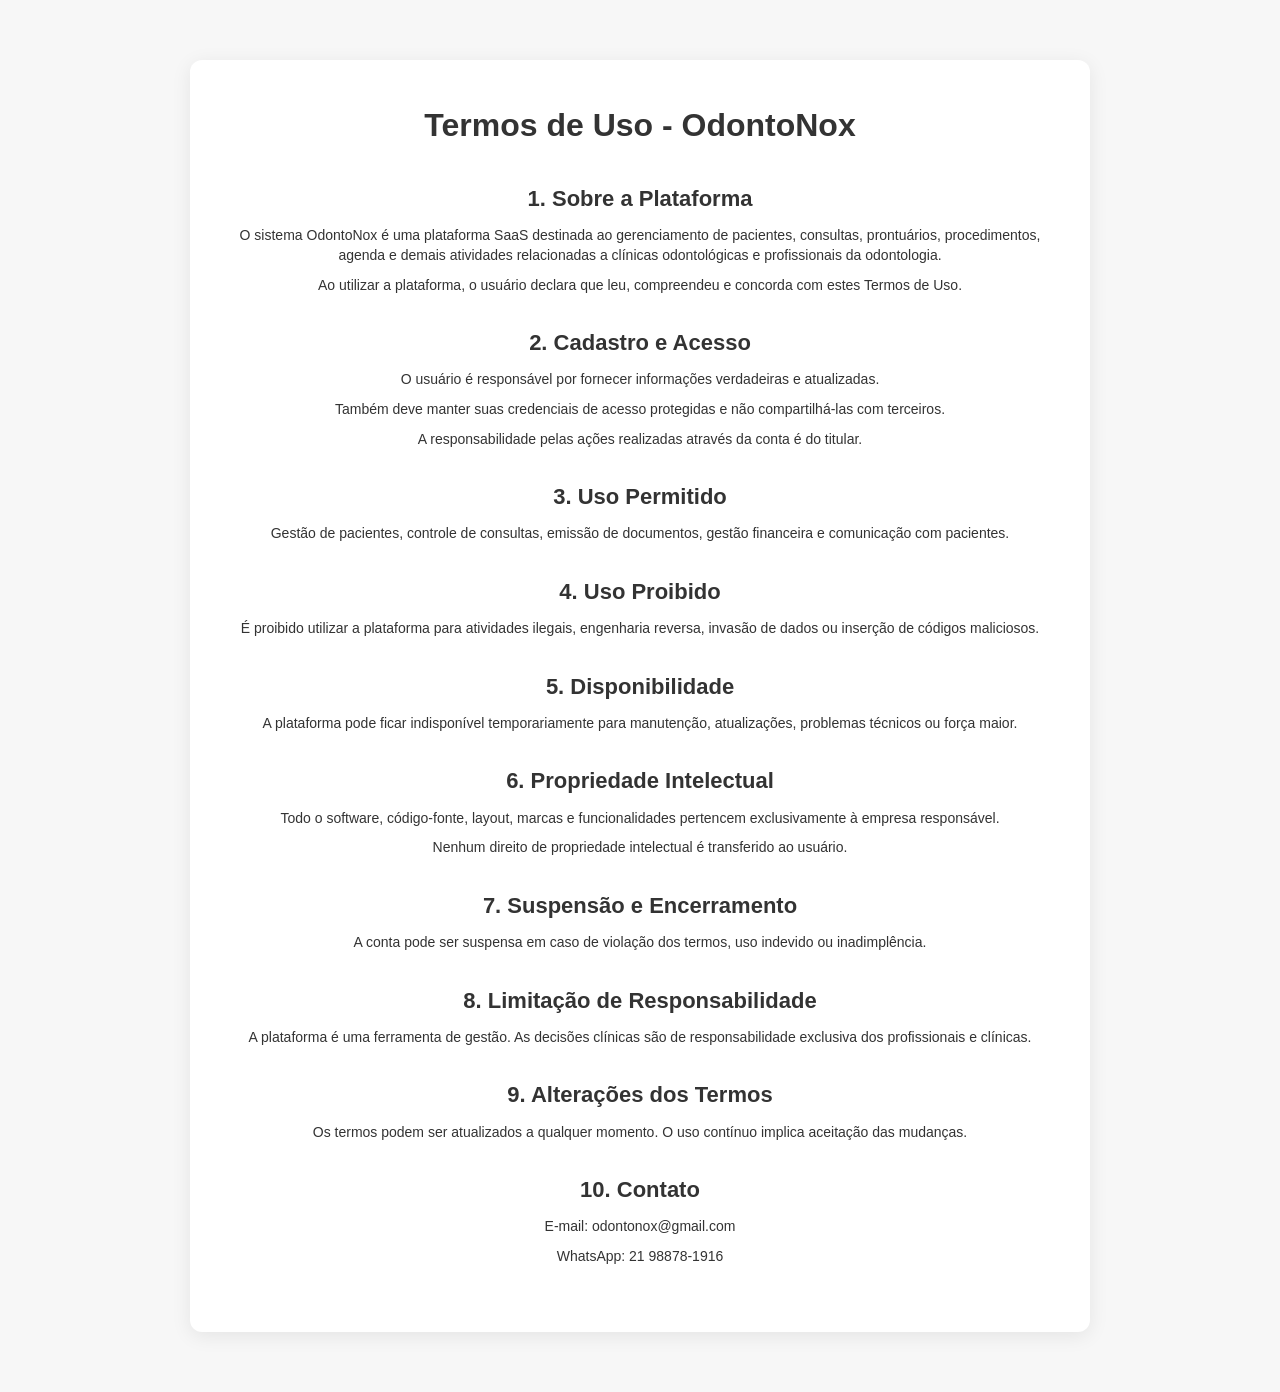
==== TermosDeUso.html @ 7becb1ad "feat: páginas de termo e política" ====
<!DOCTYPE html>
<html lang="pt-BR">

<head>
    <meta charset="UTF-8">
    <meta name="viewport" content="width=device-width, initial-scale=1.0">
    <meta name="description"
        content="OdontoNox — Software SaaS para gestão de clínicas odontológicas. Automatize processos, organize pacientes e aumente a produtividade da sua clínica.">
    <meta name="keywords"
        content="software odontológico, gestão clínica, SaaS odontologia, OdontoNox, agenda odontológica">
    <meta name="author" content="OdontoNox">
    <meta property="og:title" content="OdontoNox — Transforme a gestão da sua clínica odontológica">
    <meta property="og:description"
        content="Automatize processos, organize pacientes e centralize todas as operações em uma única plataforma.">
    <meta property="og:type" content="website">
    <meta property="og:locale" content="pt_BR">
    <title>OdontoNox — Termos de Uso</title>
    <link rel="shortcut icon" href="assets/icon/favicon.ico" type="image/x-icon">
    <link rel="preconnect" href="https://fonts.googleapis.com">
    <link rel="preconnect" href="https://fonts.gstatic.com" crossorigin>
    <link rel="canonical" href="https://odontonox.com.br" />
    <link href="https://fonts.googleapis.com/css2?family=Inter:wght@400;500;600;700;800&display=swap" rel="stylesheet">
    <link rel="stylesheet" href="assets/style.css">

    <style>
    body {
      font-family: Arial, Helvetica, sans-serif;
      background-color: #f7f7f7;
      margin: 0;
      padding: 0;
      color: #333;
    }

    main {
      max-width: 900px;
      margin: 60px auto;
      padding: 40px;
      background: #ffffff;
      border-radius: 12px;
      box-shadow: 0 4px 20px rgba(0,0,0,0.08);
      text-align: center;
    }

    h1 {
      font-size: 32px;
      margin-bottom: 30px;
    }

    h2 {
      font-size: 22px;
      margin-top: 30px;
      margin-bottom: 10px;
    }

    p {
      font-size: 14px;
      line-height: 1.4;
      margin-bottom: 10px;
    }

    section {
      margin-bottom: 25px;
    }
  </style>
</head>

<body>
 <main>
    <h1>Termos de Uso - OdontoNox</h1>

    <section>
      <h2>1. Sobre a Plataforma</h2>
      <p>
        O sistema OdontoNox é uma plataforma SaaS destinada ao gerenciamento de pacientes, consultas,
        prontuários, procedimentos, agenda e demais atividades relacionadas a clínicas odontológicas e profissionais da odontologia.
      </p>
      <p>
        Ao utilizar a plataforma, o usuário declara que leu, compreendeu e concorda com estes Termos de Uso.
      </p>
    </section>

    <section>
      <h2>2. Cadastro e Acesso</h2>
      <p>O usuário é responsável por fornecer informações verdadeiras e atualizadas.</p>
      <p>Também deve manter suas credenciais de acesso protegidas e não compartilhá-las com terceiros.</p>
      <p>A responsabilidade pelas ações realizadas através da conta é do titular.</p>
    </section>

    <section>
      <h2>3. Uso Permitido</h2>
      <p>Gestão de pacientes, controle de consultas, emissão de documentos, gestão financeira e comunicação com pacientes.</p>
    </section>

    <section>
      <h2>4. Uso Proibido</h2>
      <p>É proibido utilizar a plataforma para atividades ilegais, engenharia reversa, invasão de dados ou inserção de códigos maliciosos.</p>
    </section>

    <section>
      <h2>5. Disponibilidade</h2>
      <p>
        A plataforma pode ficar indisponível temporariamente para manutenção, atualizações, problemas técnicos ou força maior.
      </p>
    </section>

    <section>
      <h2>6. Propriedade Intelectual</h2>
      <p>
        Todo o software, código-fonte, layout, marcas e funcionalidades pertencem exclusivamente à empresa responsável.
      </p>
      <p>Nenhum direito de propriedade intelectual é transferido ao usuário.</p>
    </section>

    <section>
      <h2>7. Suspensão e Encerramento</h2>
      <p>A conta pode ser suspensa em caso de violação dos termos, uso indevido ou inadimplência.</p>
    </section>

    <section>
      <h2>8. Limitação de Responsabilidade</h2>
      <p>
        A plataforma é uma ferramenta de gestão. As decisões clínicas são de responsabilidade exclusiva dos profissionais e clínicas.
      </p>
    </section>

    <section>
      <h2>9. Alterações dos Termos</h2>
      <p>
        Os termos podem ser atualizados a qualquer momento. O uso contínuo implica aceitação das mudanças.
      </p>
    </section>

    <section>
      <h2>10. Contato</h2>
      <p>E-mail: odontonox@gmail.com</p>
      <p>WhatsApp: 21 98878-1916</p>
    </section>

  </main>
</body>

</html>
---- assets/style.css ----
/* ============================================
   OdontoNox Landing Page — Custom CSS
   No frameworks. Pure CSS.
   ============================================ */

/* --- Variables --- */
:root {
    /* --color-primary: #1dafa11a; */
    --color-primary: #062320;
    --color-primary-light: #3a6d69;
    --color-accent: #1dafa1;
    --color-accent-hover: #1a796f;
    --color-accent-light: #40c7b9;
    --color-accent-glow: rgba(37, 99, 235, 0.25);
    --color-white: #FFFFFF;
    --color-gray-50: #F8FAFC;
    --color-gray-100: #F1F5F9;
    --color-gray-200: #E2E8F0;
    --color-gray-300: #CBD5E1;
    --color-gray-400: #94A3B8;
    --color-gray-500: #64748B;
    --color-gray-600: #475569;
    --color-gray-700: #334155;
    --color-gray-800: #1E293B;
    --color-green: #10B981;
    --color-green-light: #D1FAE5;
    --color-red: #EF4444;
    --color-yellow: #F59E0B;
    --color-yellow-light: #FEF3C7;

    --font-family: 'Inter', -apple-system, BlinkMacSystemFont, 'Segoe UI', sans-serif;
    --header-height: 72px;
    --container-max: 1200px;
    --radius-sm: 8px;
    --radius-md: 12px;
    --radius-lg: 16px;
    --radius-xl: 24px;
    --shadow-sm: 0 1px 2px rgba(0, 0, 0, 0.05);
    --shadow-md: 0 4px 6px -1px rgba(0, 0, 0, 0.07), 0 2px 4px -2px rgba(0, 0, 0, 0.05);
    --shadow-lg: 0 10px 15px -3px rgba(0, 0, 0, 0.08), 0 4px 6px -4px rgba(0, 0, 0, 0.04);
    --shadow-xl: 0 20px 25px -5px rgba(0, 0, 0, 0.1), 0 8px 10px -6px rgba(0, 0, 0, 0.04);
    --shadow-glow: 0 0 60px rgba(37, 99, 235, 0.15);
    --transition: 0.25s cubic-bezier(0.4, 0, 0.2, 1);
}

/* --- Reset & Base --- */
*,
*::before,
*::after {
    box-sizing: border-box;
    margin: 0;
    padding: 0;
}

html {
    scroll-behavior: smooth;
    scroll-padding-top: var(--header-height);
}

body {
    font-family: var(--font-family);
    font-size: 16px;
    line-height: 1.6;
    color: var(--color-gray-700);
    background: var(--color-white);
    -webkit-font-smoothing: antialiased;
    overflow-x: hidden;
}

img {
    max-width: 100%;
    height: auto;
    display: block;
}

a {
    color: inherit;
    text-decoration: none;
}

ul {
    list-style: none;
}

button {
    font-family: inherit;
    cursor: pointer;
    border: none;
    background: none;
}

input,
select {
    font-family: inherit;
    font-size: inherit;
}

/* --- Utilities --- */
.container {
    width: 100%;
    max-width: var(--container-max);
    margin: 0 auto;
    padding: 0 24px;
}

.section {
    padding: 96px 0;
}

.section--dark {
    background: var(--color-primary);
    color: var(--color-white);
}

.section--gray {
    background: var(--color-gray-50);
}

.section-header {
    text-align: center;
    max-width: 640px;
    margin: 0 auto 64px;
}

.section-label {
    display: inline-block;
    font-size: 13px;
    font-weight: 600;
    text-transform: uppercase;
    letter-spacing: 0.08em;
    color: var(--color-accent);
    margin-bottom: 12px;
}

.section-label--light {
    color: var(--color-accent-light);
}

.section-title {
    font-size: clamp(28px, 4vw, 40px);
    font-weight: 800;
    line-height: 1.2;
    color: var(--color-primary);
    margin-bottom: 16px;
    letter-spacing: -0.02em;
}

.section-title--light {
    color: var(--color-white);
}

.section-subtitle {
    font-size: 18px;
    color: var(--color-gray-500);
    line-height: 1.7;
}

.section-subtitle--light {
    color: var(--color-gray-400);
}

.text-gradient {
    background: linear-gradient(135deg, var(--color-accent-light), var(--color-accent));
    -webkit-background-clip: text;
    -webkit-text-fill-color: transparent;
    background-clip: text;
}

/* --- Fade-in Animation --- */
.fade-in {
    opacity: 0;
    transform: translateY(24px);
    transition: opacity 0.6s ease, transform 0.6s ease;
}

.fade-in--delay {
    transition-delay: 0.15s;
}

.fade-in.is-visible {
    opacity: 1;
    transform: translateY(0);
}

/* --- Buttons --- */
.btn {
    display: inline-flex;
    align-items: center;
    justify-content: center;
    gap: 8px;
    font-weight: 600;
    font-size: 15px;
    border-radius: var(--radius-sm);
    padding: 12px 24px;
    transition: all var(--transition);
    white-space: nowrap;
    border: 2px solid transparent;
}

.btn--sm {
    padding: 8px 16px;
    font-size: 14px;
}

.btn--lg {
    padding: 16px 32px;
    font-size: 16px;
}

.btn--block {
    width: 100%;
}

.btn--primary {
    background: var(--color-accent);
    color: var(--color-white);
    border-color: var(--color-accent);
}

.btn--primary:hover {
    background: var(--color-accent-hover);
    border-color: var(--color-accent-hover);
    transform: translateY(-1px);
    box-shadow: 0 4px 12px var(--color-accent-glow);
}

.btn--outline {
    background: transparent;
    color: var(--color-gray-700);
    border-color: var(--color-gray-200);
}

.btn--outline:hover {
    border-color: var(--color-accent);
    color: var(--color-accent);
    background: rgba(37, 99, 235, 0.04);
}

.btn--ghost {
    background: transparent;
    color: var(--color-gray-600);
    border-color: transparent;
}

.btn--ghost:hover {
    color: var(--color-accent);
    background: rgba(37, 99, 235, 0.06);
}

/* --- Badge --- */
.badge {
    display: inline-flex;
    align-items: center;
    gap: 8px;
    padding: 6px 14px;
    background: rgba(37, 99, 235, 0.08);
    border: 1px solid rgba(37, 99, 235, 0.15);
    border-radius: 100px;
    font-size: 13px;
    font-weight: 500;
    color: var(--color-accent);
    margin-bottom: 24px;
}

.badge__dot {
    width: 8px;
    height: 8px;
    background: var(--color-green);
    border-radius: 50%;
    animation: pulse 2s infinite;
}

@keyframes pulse {
    0%, 100% { opacity: 1; }
    50% { opacity: 0.5; }
}

/* --- Tags --- */
.tag {
    display: inline-block;
    padding: 2px 10px;
    border-radius: 100px;
    font-size: 12px;
    font-weight: 600;
}

.tag--green {
    background: var(--color-green-light);
    color: #065F46;
}

.tag--yellow {
    background: var(--color-yellow-light);
    color: #92400E;
}

/* ============================================
   HEADER
   ============================================ */
.header {
    position: fixed;
    top: 0;
    left: 0;
    right: 0;
    z-index: 1000;
    height: var(--header-height);
    transition: background var(--transition), box-shadow var(--transition);
}

.header.is-scrolled {
    background: rgba(255, 255, 255, 0.92);
    backdrop-filter: blur(12px);
    -webkit-backdrop-filter: blur(12px);
    box-shadow: var(--shadow-sm);
}

.header__inner {
    display: flex;
    align-items: center;
    justify-content: space-between;
    height: 100%;
}

.logo {
    display: flex;
    align-items: center;
    gap: 10px;
    font-size: 20px;
    font-weight: 700;
    color: var(--color-primary);
}

.logo img {
    width: 200px;
}

.logo__accent {
    color: var(--color-accent);
}

.logo--footer .logo__text {
    color: var(--color-white);
}

.nav__list {
    display: flex;
    gap: 32px;
}

.nav__link {
    font-size: 14px;
    font-weight: 500;
    color: var(--color-gray-600);
    transition: color var(--transition);
}

.nav__link:hover {
    color: var(--color-accent);
}

.header__actions {
    display: flex;
    align-items: center;
    gap: 8px;
}

.menu-toggle {
    display: none;
    flex-direction: column;
    gap: 5px;
    padding: 8px;
}

.menu-toggle__bar {
    display: block;
    width: 22px;
    height: 2px;
    background: var(--color-gray-700);
    border-radius: 2px;
    transition: all var(--transition);
}

.menu-toggle.is-active .menu-toggle__bar:nth-child(1) {
    transform: rotate(45deg) translate(5px, 5px);
}

.menu-toggle.is-active .menu-toggle__bar:nth-child(2) {
    opacity: 0;
}

.menu-toggle.is-active .menu-toggle__bar:nth-child(3) {
    transform: rotate(-45deg) translate(5px, -5px);
}

/* ============================================
   HERO
   ============================================ */
.hero {
    position: relative;
    padding: calc(var(--header-height) + 64px) 0 96px;
    overflow: hidden;
}

.hero__bg {
    position: absolute;
    inset: 0;
    pointer-events: none;
}

.hero__gradient {
    position: absolute;
    top: -40%;
    right: -20%;
    width: 80%;
    height: 100%;
    background: radial-gradient(ellipse, rgba(37, 99, 235, 0.08) 0%, transparent 70%);
}

.hero__grid {
    position: absolute;
    inset: 0;
    background-image:
        linear-gradient(rgba(37, 99, 235, 0.03) 1px, transparent 1px),
        linear-gradient(90deg, rgba(37, 99, 235, 0.03) 1px, transparent 1px);
    background-size: 60px 60px;
    mask-image: linear-gradient(to bottom, black 30%, transparent 100%);
    -webkit-mask-image: linear-gradient(to bottom, black 30%, transparent 100%);
}

.hero__inner {
    display: grid;
    grid-template-columns: 1fr 1.1fr;
    gap: 64px;
    align-items: center;
    position: relative;
}

.hero__title {
    font-size: clamp(32px, 5vw, 52px);
    font-weight: 800;
    line-height: 1.1;
    color: var(--color-primary);
    letter-spacing: -0.03em;
    margin-bottom: 20px;
}

.hero__subtitle {
    font-size: 18px;
    color: var(--color-gray-500);
    line-height: 1.7;
    margin-bottom: 32px;
    max-width: 520px;
}

.hero__cta {
    display: flex;
    flex-wrap: wrap;
    gap: 12px;
    margin-bottom: 40px;
}

.hero__stats {
    display: flex;
    align-items: center;
    gap: 24px;
}

.hero__stat-value {
    display: block;
    font-size: 22px;
    font-weight: 700;
    color: var(--color-primary);
}

.hero__stat-label {
    font-size: 13px;
    color: var(--color-gray-400);
}

.hero__stat-divider {
    width: 1px;
    height: 36px;
    background: var(--color-gray-200);
}

.hero__mockup {
    position: relative;
}

.hero__mockup-glow {
    position: absolute;
    bottom: -20%;
    left: 50%;
    transform: translateX(-50%);
    width: 80%;
    height: 40%;
    background: radial-gradient(ellipse, var(--color-accent-glow), transparent 70%);
    filter: blur(40px);
    z-index: -1;
}

/* --- Mockup Browser --- */
.mockup-browser {
    background: var(--color-white);
    border-radius: var(--radius-lg);
    box-shadow: var(--shadow-xl), var(--shadow-glow);
    border: 1px solid var(--color-gray-200);
    overflow: hidden;
    animation: float 6s ease-in-out infinite;
}

@keyframes float {
    0%, 100% { transform: translateY(0); }
    50% { transform: translateY(-8px); }
}

.mockup-browser__bar {
    display: flex;
    align-items: center;
    gap: 6px;
    padding: 12px 16px;
    background: var(--color-gray-50);
    border-bottom: 1px solid var(--color-gray-200);
}

.mockup-browser__dot {
    width: 10px;
    height: 10px;
    border-radius: 50%;
}

.mockup-browser__dot--red { background: #FF5F57; }
.mockup-browser__dot--yellow { background: #FEBC2E; }
.mockup-browser__dot--green { background: #28C840; }

.mockup-browser__url {
    flex: 1;
    text-align: center;
    font-size: 11px;
    color: var(--color-gray-400);
    background: var(--color-white);
    padding: 4px 12px;
    border-radius: 6px;
    margin-left: 8px;
}

.mockup-dashboard {
    display: flex;
    min-height: 340px;
}

.mockup-sidebar {
    width: 48px;
    background: var(--color-primary);
    padding: 16px 8px;
    display: flex;
    flex-direction: column;
    gap: 10px;
    align-items: center;
}

.mockup-sidebar__logo {
    width: 24px;
    height: 24px;
    background: var(--color-accent);
    border-radius: 6px;
    margin-bottom: 8px;
}

.mockup-sidebar__item {
    width: 28px;
    height: 28px;
    border-radius: 6px;
    background: rgba(255, 255, 255, 0.08);
}

.mockup-sidebar__item--active {
    background: var(--color-accent);
}

.mockup-main {
    flex: 1;
    padding: 16px;
    background: var(--color-gray-50);
}

.mockup-header {
    display: flex;
    justify-content: space-between;
    align-items: center;
    margin-bottom: 16px;
}

.mockup-header__title {
    width: 120px;
    height: 14px;
    background: var(--color-gray-300);
    border-radius: 4px;
}

.mockup-header__actions {
    display: flex;
    gap: 8px;
    align-items: center;
}

.mockup-header__btn {
    width: 60px;
    height: 28px;
    background: var(--color-accent);
    border-radius: 6px;
}

.mockup-header__avatar {
    width: 28px;
    height: 28px;
    background: var(--color-gray-300);
    border-radius: 50%;
}

.mockup-metrics {
    display: grid;
    grid-template-columns: repeat(4, 1fr);
    gap: 10px;
    margin-bottom: 16px;
}

.mockup-metric {
    background: var(--color-white);
    padding: 10px;
    border-radius: var(--radius-sm);
    border: 1px solid var(--color-gray-200);
}

.mockup-metric__label {
    display: block;
    font-size: 9px;
    color: var(--color-gray-400);
    margin-bottom: 4px;
}

.mockup-metric__value {
    display: block;
    font-size: 16px;
    font-weight: 700;
    color: var(--color-primary);
}

.mockup-metric__change {
    font-size: 9px;
    font-weight: 600;
}

.mockup-metric__change--up {
    color: var(--color-green);
}

.mockup-panels {
    display: grid;
    grid-template-columns: 1.2fr 1fr;
    gap: 10px;
}

.mockup-panel {
    background: var(--color-white);
    border-radius: var(--radius-sm);
    border: 1px solid var(--color-gray-200);
    padding: 12px;
}

.mockup-panel__title {
    font-size: 10px;
    font-weight: 600;
    color: var(--color-gray-500);
    margin-bottom: 10px;
}

.mockup-chart {
    display: flex;
    align-items: flex-end;
    gap: 6px;
    height: 80px;
}

.mockup-chart__bar {
    flex: 1;
    height: var(--h);
    background: var(--color-gray-200);
    border-radius: 3px 3px 0 0;
    transition: height 0.5s ease;
}

.mockup-chart__bar--highlight {
    background: linear-gradient(to top, var(--color-accent), var(--color-accent-light));
}

.mockup-agenda {
    display: flex;
    flex-direction: column;
    gap: 6px;
}

.mockup-agenda__item {
    display: flex;
    align-items: center;
    gap: 8px;
    padding: 6px 8px;
    border-radius: 4px;
    font-size: 9px;
}

.mockup-agenda__item--active {
    background: rgba(37, 99, 235, 0.08);
    border-left: 2px solid var(--color-accent);
}

.mockup-agenda__time {
    font-weight: 600;
    color: var(--color-gray-500);
    min-width: 32px;
}

.mockup-agenda__name {
    flex: 1;
    font-weight: 500;
    color: var(--color-gray-700);
}

.mockup-agenda__tag {
    font-size: 8px;
    padding: 2px 6px;
    background: var(--color-gray-100);
    border-radius: 100px;
    color: var(--color-gray-500);
}

/* ============================================
   LOGOS
   ============================================ */
.logos {
    padding: 48px 0;
    border-bottom: 1px solid var(--color-gray-100);
}

.logos__title {
    text-align: center;
    font-size: 13px;
    font-weight: 500;
    color: var(--color-gray-400);
    text-transform: uppercase;
    letter-spacing: 0.06em;
    margin-bottom: 32px;
}

.logos__grid {
    display: flex;
    flex-wrap: wrap;
    justify-content: center;
    align-items: center;
    gap: 40px 56px;
}

.logos__item {
    opacity: 0.5;
    transition: opacity var(--transition);
}

.logos__item:hover {
    opacity: 0.8;
}

.logos__icon {
    height: 32px;
    color: var(--color-gray-400);
}

/* ============================================
   BENEFITS
   ============================================ */
.benefits__grid {
    display: grid;
    grid-template-columns: repeat(4, 1fr);
    gap: 24px;
}

.benefit-card {
    padding: 28px;
    background: var(--color-white);
    border: 1px solid var(--color-gray-200);
    border-radius: var(--radius-lg);
    transition: all var(--transition);
}

.benefit-card:hover {
    border-color: rgba(37, 99, 235, 0.2);
    box-shadow: var(--shadow-lg);
    transform: translateY(-4px);
}

.benefit-card__icon {
    display: flex;
    align-items: center;
    justify-content: center;
    width: 48px;
    height: 48px;
    background: rgba(37, 99, 235, 0.08);
    border-radius: var(--radius-md);
    color: var(--color-accent);
    margin-bottom: 20px;
}

.benefit-card__title {
    font-size: 16px;
    font-weight: 700;
    color: var(--color-primary);
    margin-bottom: 8px;
}

.benefit-card__text {
    font-size: 14px;
    color: var(--color-gray-500);
    line-height: 1.6;
}

/* ============================================
   PROBLEMS
   ============================================ */
.problems__grid {
    display: grid;
    grid-template-columns: 1fr auto 1fr;
    gap: 32px;
    align-items: start;
    max-width: 900px;
    margin: 0 auto;
}

.problems__heading {
    font-size: 18px;
    font-weight: 700;
    margin-bottom: 24px;
}

.problems__heading--pain {
    color: #FCA5A5;
}

.problems__heading--solution {
    color: var(--color-accent-light);
}

.problems__list {
    display: flex;
    flex-direction: column;
    gap: 16px;
}

.problems__item {
    display: flex;
    align-items: center;
    gap: 12px;
    font-size: 15px;
    padding: 12px 16px;
    border-radius: var(--radius-sm);
}

.problems__item--pain {
    background: rgba(239, 68, 68, 0.08);
    color: rgba(255, 255, 255, 0.85);
}

.problems__item--solution {
    background: rgba(37, 99, 235, 0.12);
    color: rgba(255, 255, 255, 0.9);
}

.problems__icon {
    display: flex;
    align-items: center;
    justify-content: center;
    width: 24px;
    height: 24px;
    border-radius: 50%;
    font-size: 12px;
    font-weight: 700;
    flex-shrink: 0;
}

.problems__icon--pain {
    background: rgba(239, 68, 68, 0.2);
    color: #FCA5A5;
}

.problems__icon--solution {
    background: rgba(16, 185, 129, 0.2);
    color: var(--color-green);
}

.problems__arrow {
    display: flex;
    align-items: center;
    justify-content: center;
    padding-top: 48px;
}

/* ============================================
   DEMO
   ============================================ */
.demo__wrapper {
    background: var(--color-white);
    border: 1px solid var(--color-gray-200);
    border-radius: var(--radius-xl);
    overflow: hidden;
    box-shadow: var(--shadow-lg);
}

.demo__tabs {
    display: flex;
    gap: 4px;
    padding: 8px;
    background: var(--color-gray-50);
    border-bottom: 1px solid var(--color-gray-200);
    overflow-x: auto;
}

.demo__tab {
    padding: 10px 20px;
    font-size: 14px;
    font-weight: 500;
    color: var(--color-gray-500);
    border-radius: var(--radius-sm);
    transition: all var(--transition);
    white-space: nowrap;
}

.demo__tab:hover {
    color: var(--color-gray-700);
    background: var(--color-white);
}

.demo__tab--active {
    background: var(--color-white);
    color: var(--color-accent);
    box-shadow: var(--shadow-sm);
    font-weight: 600;
}

.demo__screens {
    position: relative;
    min-height: 360px;
}

.demo__screen {
    display: none;
    padding: 32px;
    animation: fadeScreen 0.4s ease;
}

.demo__screen--active {
    display: block;
}

@keyframes fadeScreen {
    from { opacity: 0; transform: translateY(8px); }
    to { opacity: 1; transform: translateY(0); }
}

.demo-screen {
    background: var(--color-gray-50);
    border-radius: var(--radius-md);
    padding: 24px;
    min-height: 280px;
}

.demo-screen__metrics {
    display: flex;
    gap: 24px;
    margin-bottom: 24px;
}

.demo-screen__metric {
    background: var(--color-white);
    padding: 16px 24px;
    border-radius: var(--radius-sm);
    border: 1px solid var(--color-gray-200);
}

.demo-screen__metric span {
    display: block;
    font-size: 12px;
    color: var(--color-gray-400);
    margin-bottom: 4px;
}

.demo-screen__metric strong {
    font-size: 24px;
    color: var(--color-primary);
}

.demo-screen__chart-area {
    background: var(--color-white);
    border-radius: var(--radius-sm);
    border: 1px solid var(--color-gray-200);
    padding: 24px;
    height: 180px;
}

.demo-screen__chart-bars {
    display: flex;
    align-items: flex-end;
    gap: 12px;
    height: 100%;
}

.demo-screen__chart-bars div {
    flex: 1;
    height: var(--h);
    background: linear-gradient(to top, var(--color-accent), var(--color-accent-light));
    border-radius: 4px 4px 0 0;
    opacity: 0.7;
    transition: height 0.5s ease;
}

.demo-screen__chart-bars div:nth-child(even) {
    opacity: 1;
}

/* Demo Agenda */
.demo-agenda-grid {
    display: grid;
    grid-template-columns: repeat(3, 1fr);
    gap: 12px;
}

.demo-agenda-col {
    display: flex;
    flex-direction: column;
    gap: 8px;
}

.demo-agenda-slot {
    height: 48px;
    background: var(--color-white);
    border: 1px dashed var(--color-gray-200);
    border-radius: var(--radius-sm);
}

.demo-agenda-slot--filled {
    border-style: solid;
    border-color: rgba(37, 99, 235, 0.2);
    background: rgba(37, 99, 235, 0.06);
    display: flex;
    align-items: center;
    padding: 0 12px;
    font-size: 12px;
    font-weight: 500;
    color: var(--color-gray-700);
}

/* Demo Pacientes */
.demo-patient-list {
    display: flex;
    flex-direction: column;
    gap: 8px;
}

.demo-patient {
    display: flex;
    align-items: center;
    gap: 12px;
    padding: 12px 16px;
    background: var(--color-white);
    border-radius: var(--radius-sm);
    border: 1px solid var(--color-gray-200);
}

.demo-patient__avatar {
    width: 36px;
    height: 36px;
    background: var(--color-accent);
    color: var(--color-white);
    border-radius: 50%;
    display: flex;
    align-items: center;
    justify-content: center;
    font-size: 12px;
    font-weight: 600;
}

.demo-patient__info {
    flex: 1;
}

.demo-patient__info strong {
    display: block;
    font-size: 14px;
    color: var(--color-primary);
}

.demo-patient__info span {
    font-size: 12px;
    color: var(--color-gray-400);
}

.demo-patient__status {
    font-size: 11px;
    font-weight: 600;
    padding: 4px 10px;
    border-radius: 100px;
    background: var(--color-gray-100);
    color: var(--color-gray-500);
}

.demo-patient__status--active {
    background: var(--color-green-light);
    color: #065F46;
}

/* Demo Financeiro */
.demo-finance-summary {
    display: grid;
    grid-template-columns: repeat(3, 1fr);
    gap: 12px;
    margin-bottom: 16px;
}

.demo-finance-card {
    padding: 16px;
    background: var(--color-white);
    border-radius: var(--radius-sm);
    border: 1px solid var(--color-gray-200);
}

.demo-finance-card span {
    display: block;
    font-size: 12px;
    color: var(--color-gray-400);
    margin-bottom: 4px;
}

.demo-finance-card strong {
    font-size: 20px;
    color: var(--color-primary);
}

.demo-finance-card--in strong { color: var(--color-green); }
.demo-finance-card--out strong { color: var(--color-red); }

.demo-finance-table {
    background: var(--color-white);
    border-radius: var(--radius-sm);
    border: 1px solid var(--color-gray-200);
    overflow: hidden;
}

.demo-finance-row {
    display: grid;
    grid-template-columns: 2fr 1fr 1fr;
    padding: 12px 16px;
    font-size: 13px;
    border-bottom: 1px solid var(--color-gray-100);
    align-items: center;
}

.demo-finance-row--header {
    background: var(--color-gray-50);
    font-weight: 600;
    font-size: 12px;
    color: var(--color-gray-500);
    text-transform: uppercase;
}

/* Demo Relatórios */
.demo-report-cards {
    display: grid;
    grid-template-columns: repeat(3, 1fr);
    gap: 16px;
}

.demo-report-card {
    background: var(--color-white);
    padding: 20px;
    border-radius: var(--radius-sm);
    border: 1px solid var(--color-gray-200);
}

.demo-report-card span {
    display: block;
    font-size: 12px;
    color: var(--color-gray-400);
    margin-bottom: 4px;
}

.demo-report-card strong {
    display: block;
    font-size: 28px;
    color: var(--color-primary);
    margin-bottom: 12px;
}

.demo-report-bar {
    height: 6px;
    background: var(--color-gray-100);
    border-radius: 3px;
    overflow: hidden;
}

.demo-report-bar::after {
    content: '';
    display: block;
    height: 100%;
    width: var(--w);
    background: linear-gradient(90deg, var(--color-accent), var(--color-accent-light));
    border-radius: 3px;
}

/* ============================================
   FEATURES
   ============================================ */
.features__grid {
    display: grid;
    grid-template-columns: repeat(3, 1fr);
    gap: 32px;
}

.feature-item {
    text-align: center;
    padding: 32px 24px;
    background: var(--color-white);
    border-radius: var(--radius-lg);
    border: 1px solid var(--color-gray-200);
    transition: all var(--transition);
}

.feature-item:hover {
    box-shadow: var(--shadow-lg);
    transform: translateY(-4px);
}

.feature-item__visual {
    display: flex;
    align-items: center;
    justify-content: center;
    height: 80px;
    margin-bottom: 20px;
}

.feature-item__title {
    font-size: 17px;
    font-weight: 700;
    color: var(--color-primary);
    margin-bottom: 8px;
}

.feature-item__text {
    font-size: 14px;
    color: var(--color-gray-500);
    line-height: 1.6;
}

/* Feature mini visuals */
.feature-mini-calendar {
    width: 100px;
}

.feature-mini-calendar__header {
    height: 16px;
    background: var(--color-accent);
    border-radius: 4px 4px 0 0;
}

.feature-mini-calendar__grid {
    display: grid;
    grid-template-columns: repeat(7, 1fr);
    gap: 3px;
    padding: 6px;
    background: var(--color-white);
    border: 1px solid var(--color-gray-200);
    border-radius: 0 0 4px 4px;
}

.feature-mini-calendar__day {
    aspect-ratio: 1;
    background: var(--color-gray-100);
    border-radius: 2px;
}

.feature-mini-calendar__day--active {
    background: var(--color-accent);
}

.feature-mini-calendar__day--event {
    background: rgba(37, 99, 235, 0.3);
}

.feature-mini-finance {
    width: 120px;
}

.feature-mini-finance__bar {
    height: 12px;
    width: var(--w);
    background: var(--color-accent);
    border-radius: 6px;
    margin-bottom: 8px;
}

.feature-mini-finance__bar--secondary {
    background: var(--color-gray-200);
}

.feature-mini-bell {
    position: relative;
}

.feature-mini-bell__badge {
    position: absolute;
    top: -4px;
    right: -8px;
    width: 18px;
    height: 18px;
    background: var(--color-red);
    color: white;
    font-size: 10px;
    font-weight: 700;
    border-radius: 50%;
    display: flex;
    align-items: center;
    justify-content: center;
}

.feature-mini-kpi__value {
    font-size: 28px;
    font-weight: 800;
    color: var(--color-green);
}

.feature-mini-kpi__line {
    width: 60px;
    height: 3px;
    background: linear-gradient(90deg, var(--color-green), transparent);
    margin-top: 8px;
}

.feature-mini-team {
    display: flex;
}

.feature-mini-team__avatar {
    width: 36px;
    height: 36px;
    background: var(--color-gray-200);
    border-radius: 50%;
    border: 2px solid var(--color-white);
    margin-left: -8px;
}

.feature-mini-team__avatar:first-child {
    margin-left: 0;
}

.feature-mini-team__avatar--add {
    background: rgba(37, 99, 235, 0.1);
    color: var(--color-accent);
    display: flex;
    align-items: center;
    justify-content: center;
    font-weight: 700;
    font-size: 14px;
}

.feature-mini-payment {
    width: 120px;
}

.feature-mini-payment__row {
    display: flex;
    justify-content: space-between;
    align-items: center;
    margin-bottom: 8px;
}

.feature-mini-payment__row span:first-child {
    display: block;
    width: 70%;
    height: 8px;
    background: var(--color-gray-200);
    border-radius: 4px;
}

/* ============================================
   METRICS
   ============================================ */
.metrics__grid {
    display: grid;
    grid-template-columns: repeat(4, 1fr);
    gap: 24px;
}

.metric-card {
    text-align: center;
    padding: 40px 24px;
    background: linear-gradient(135deg, var(--color-primary), var(--color-primary-light));
    border-radius: var(--radius-lg);
    color: var(--color-white);
    transition: transform var(--transition);
}

.metric-card:hover {
    transform: translateY(-4px);
}

.metric-card__value {
    display: block;
    font-size: 48px;
    font-weight: 800;
    letter-spacing: -0.02em;
    margin-bottom: 8px;
    background: linear-gradient(135deg, var(--color-white), var(--color-accent-light));
    -webkit-background-clip: text;
    -webkit-text-fill-color: transparent;
    background-clip: text;
}

.metric-card__label {
    display: block;
    font-size: 16px;
    font-weight: 600;
    margin-bottom: 8px;
}

.metric-card__desc {
    font-size: 13px;
    color: var(--color-gray-400);
    line-height: 1.5;
}

/* ============================================
   TESTIMONIALS
   ============================================ */
.testimonials__grid {
    display: grid;
    grid-template-columns: repeat(3, 1fr);
    gap: 24px;
}

.testimonial-card {
    padding: 32px;
    background: var(--color-white);
    border: 1px solid var(--color-gray-200);
    border-radius: var(--radius-lg);
    transition: all var(--transition);
}

.testimonial-card:hover {
    box-shadow: var(--shadow-lg);
}

.testimonial-card__stars {
    color: var(--color-yellow);
    font-size: 16px;
    letter-spacing: 2px;
    margin-bottom: 16px;
}

.testimonial-card__text {
    font-size: 15px;
    color: var(--color-gray-600);
    line-height: 1.7;
    margin-bottom: 24px;
    font-style: italic;
}

.testimonial-card__author {
    display: flex;
    align-items: center;
    gap: 12px;
}

.testimonial-card__photo {
    width: 48px;
    height: 48px;
    border-radius: 50%;
    object-fit: cover;
}

.testimonial-card__name {
    display: block;
    font-style: normal;
    font-weight: 700;
    font-size: 14px;
    color: var(--color-primary);
}

.testimonial-card__role {
    font-size: 12px;
    color: var(--color-gray-400);
}

/* ============================================
   COMPARISON
   ============================================ */
.comparison__table {
    max-width: 800px;
    margin: 0 auto;
    border: 1px solid var(--color-gray-200);
    border-radius: var(--radius-lg);
    overflow: hidden;
}

.comparison__header,
.comparison__row {
    display: grid;
    grid-template-columns: 1.2fr 1fr 1fr;
}

.comparison__header {
    background: var(--color-gray-50);
    font-weight: 700;
    font-size: 14px;
}

.comparison__col {
    padding: 16px 20px;
    border-bottom: 1px solid var(--color-gray-100);
    display: flex;
    align-items: center;
}

.comparison__col--feature {
    font-weight: 600;
    color: var(--color-primary);
}

.comparison__col--traditional {
    color: var(--color-gray-500);
}

.comparison__col--odontonox {
    background: rgba(37, 99, 235, 0.04);
}

.comparison__bad,
.comparison__good {
    display: inline-flex;
    align-items: center;
    gap: 6px;
    font-size: 14px;
}

.comparison__bad::before {
    content: '✕';
    color: var(--color-red);
    font-weight: 700;
}

.comparison__good::before {
    content: '✓';
    color: var(--color-green);
    font-weight: 700;
}

/* ============================================
   INTEGRATIONS
   ============================================ */
.integrations__grid {
    display: grid;
    /* justify-content: center; */
    grid-template-columns: repeat(1, 1fr);
    gap: 20px;
}

.integration-card {
    text-align: center;
    padding: 28px 16px;
    background: var(--color-white);
    border: 1px solid var(--color-gray-200);
    border-radius: var(--radius-lg);
    transition: all var(--transition);
}

.integration-card:hover {
    border-color: rgba(37, 99, 235, 0.2);
    box-shadow: var(--shadow-md);
    transform: translateY(-2px);
}

.integration-card__icon {
    display: flex;
    align-items: center;
    justify-content: center;
    width: 56px;
    height: 56px;
    margin: 0 auto 16px;
    border-radius: var(--radius-md);
    background: var(--color-gray-50);
}

.integration-card__icon--whatsapp {
    background: rgba(37, 211, 102, 0.1);
    color: #25D366;
}

.integration-card__title {
    font-size: 15px;
    font-weight: 700;
    color: var(--color-primary);
    margin-bottom: 6px;
}

.integration-card__text {
    font-size: 13px;
    color: var(--color-gray-400);
    line-height: 1.5;
}

/* ============================================
   PRICING
   ============================================ */
.pricing__grid {
    display: grid;
    grid-template-columns: repeat(3, 1fr);
    gap: 24px;
    align-items: start;
}

.pricing-card {
    position: relative;
    padding: 36px 28px;
    background: var(--color-white);
    border: 1px solid var(--color-gray-200);
    border-radius: var(--radius-xl);
    transition: all var(--transition);
}

.pricing-card:hover {
    box-shadow: var(--shadow-lg);
}

.pricing-card--featured {
    border-color: var(--color-accent);
    box-shadow: var(--shadow-xl), 0 0 0 1px var(--color-accent);
    transform: scale(1.04);
}

.pricing-card__badge {
    position: absolute;
    top: -12px;
    left: 50%;
    transform: translateX(-50%);
    padding: 4px 16px;
    background: var(--color-accent);
    color: var(--color-white);
    font-size: 12px;
    font-weight: 600;
    border-radius: 100px;
    white-space: nowrap;
}

.pricing-card__name {
    font-size: 20px;
    font-weight: 700;
    color: var(--color-primary);
    margin-bottom: 4px;
}

.pricing-card__desc {
    font-size: 14px;
    color: var(--color-gray-400);
    margin-bottom: 24px;
}

.pricing-card__price {
    margin-bottom: 28px;
}

.pricing-card__currency {
    font-size: 18px;
    font-weight: 600;
    color: var(--color-gray-500);
    vertical-align: top;
}

.pricing-card__amount {
    font-size: 48px;
    font-weight: 800;
    color: var(--color-primary);
    letter-spacing: -0.02em;
}

.pricing-card__amount--custom {
    font-size: 32px;
}

.pricing-card__period {
    font-size: 14px;
    color: var(--color-gray-400);
}

.pricing-card__features {
    margin-bottom: 28px;
}

.pricing-card__features li {
    position: relative;
    padding: 8px 0 8px 28px;
    font-size: 14px;
    color: var(--color-gray-600);
    border-bottom: 1px solid var(--color-gray-100);
}

.pricing-card__features li::before {
    content: '✓';
    position: absolute;
    left: 0;
    color: var(--color-green);
    font-weight: 700;
}

/* ============================================
   FAQ
   ============================================ */
.faq__list {
    max-width: 720px;
    margin: 0 auto;
}

.faq__item {
    border-bottom: 1px solid var(--color-gray-200);
}

.faq__question {
    padding: 20px 40px 20px 0;
    font-size: 16px;
    font-weight: 600;
    color: var(--color-primary);
    cursor: pointer;
    list-style: none;
    position: relative;
    transition: color var(--transition);
}

.faq__question::-webkit-details-marker {
    display: none;
}

.faq__question::after {
    content: '+';
    position: absolute;
    right: 0;
    top: 50%;
    transform: translateY(-50%);
    font-size: 22px;
    font-weight: 400;
    color: var(--color-gray-400);
    transition: transform var(--transition);
}

.faq__item[open] .faq__question::after {
    content: '−';
}

.faq__item[open] .faq__question {
    color: var(--color-accent);
}

.faq__answer {
    padding: 0 0 20px;
    font-size: 15px;
    color: var(--color-gray-500);
    line-height: 1.7;
}

/* ============================================
   CTA FINAL
   ============================================ */
.cta-final {
    background: linear-gradient(135deg, var(--color-primary) 0%, #0e3f3be5 50%, var(--color-primary-light) 100%);
    color: var(--color-white);
    position: relative;
    overflow: hidden;
}

.cta-final::before {
    content: '';
    position: absolute;
    top: -50%;
    right: -20%;
    width: 60%;
    height: 200%;
    background: radial-gradient(ellipse, rgba(37, 99, 235, 0.15), transparent 70%);
    pointer-events: none;
}

.cta-final__inner {
    display: grid;
    grid-template-columns: 1fr 1fr;
    gap: 64px;
    align-items: center;
    position: relative;
}

.cta-final__title {
    font-size: clamp(28px, 4vw, 36px);
    font-weight: 800;
    line-height: 1.2;
    margin-bottom: 16px;
    letter-spacing: -0.02em;
}

.cta-final__subtitle {
    font-size: 17px;
    color: var(--color-gray-400);
    line-height: 1.7;
    margin-bottom: 24px;
}

.cta-final__benefits {
    display: flex;
    flex-direction: column;
    gap: 12px;
}

.cta-final__benefits li {
    position: relative;
    padding-left: 28px;
    font-size: 15px;
    color: rgba(255, 255, 255, 0.85);
}

.cta-final__benefits li::before {
    content: '✓';
    position: absolute;
    left: 0;
    color: var(--color-green);
    font-weight: 700;
}

/* --- Contact Form --- */
.contact-form {
    background: var(--color-white);
    padding: 36px;
    border-radius: var(--radius-xl);
    box-shadow: var(--shadow-xl);
}

.contact-form__title {
    font-size: 20px;
    font-weight: 700;
    color: var(--color-primary);
    margin-bottom: 24px;
}

.form-group {
    margin-bottom: 16px;
}

.form-label {
    display: block;
    font-size: 13px;
    font-weight: 600;
    color: var(--color-gray-600);
    margin-bottom: 6px;
}

.form-input {
    width: 100%;
    padding: 12px 16px;
    border: 1px solid var(--color-gray-200);
    border-radius: var(--radius-sm);
    color: var(--color-gray-700);
    transition: border-color var(--transition), box-shadow var(--transition);
    background: var(--color-white);
}

.form-input:focus {
    outline: none;
    border-color: var(--color-accent);
    box-shadow: 0 0 0 3px rgba(37, 99, 235, 0.1);
}

.form-input.is-error {
    border-color: var(--color-red);
}

.form-select {
    appearance: none;
    background-image: url("data:image/svg+xml,%3Csvg xmlns='http://www.w3.org/2000/svg' width='12' height='12' viewBox='0 0 12 12'%3E%3Cpath fill='%2394A3B8' d='M6 8L1 3h10z'/%3E%3C/svg%3E");
    background-repeat: no-repeat;
    background-position: right 16px center;
    padding-right: 40px;
}

.contact-form__privacy {
    text-align: center;
    font-size: 12px;
    color: var(--color-gray-400);
    margin-top: 12px;
}

.contact-form__privacy a {
    color: var(--color-accent);
    text-decoration: underline;
}

/* ============================================
   FOOTER
   ============================================ */
.footer {
    background: var(--color-primary);
    color: var(--color-gray-400);
    padding: 64px 0 0;
}

.footer__grid {
    display: grid;
    grid-template-columns: 1.5fr 1fr 1fr 1fr 1fr;
    gap: 40px;
    padding-bottom: 48px;
    border-bottom: 1px solid rgba(255, 255, 255, 0.08);
}

.footer__tagline {
    font-size: 14px;
    line-height: 1.6;
    margin: 16px 0 24px;
    max-width: 280px;
}

.footer__social {
    display: flex;
    gap: 12px;
}

.footer__social-link {
    display: flex;
    align-items: center;
    justify-content: center;
    width: 40px;
    height: 40px;
    border-radius: var(--radius-sm);
    background: rgba(255, 255, 255, 0.06);
    color: var(--color-gray-400);
    transition: all var(--transition);
}

.footer__social-link:hover {
    background: var(--color-accent);
    color: var(--color-white);
}

.footer__heading {
    font-size: 14px;
    font-weight: 700;
    color: var(--color-white);
    margin-bottom: 16px;
}

.footer__links ul {
    display: flex;
    flex-direction: column;
    gap: 10px;
}

.footer__links a {
    font-size: 14px;
    transition: color var(--transition);
}

.footer__links a:hover {
    color: var(--color-white);
}

.footer__contact p {
    font-size: 14px;
    margin-bottom: 8px;
}

.footer__contact a:hover {
    color: var(--color-white);
}

.footer__bottom {
    padding: 24px 0;
    text-align: center;
    font-size: 13px;
}

/* ============================================
   TOAST
   ============================================ */
.toast {
    position: fixed;
    bottom: 24px;
    right: 24px;
    padding: 16px 24px;
    background: var(--color-primary);
    color: var(--color-white);
    border-radius: var(--radius-md);
    box-shadow: var(--shadow-xl);
    font-size: 14px;
    font-weight: 500;
    transform: translateY(120%);
    opacity: 0;
    transition: all 0.4s cubic-bezier(0.4, 0, 0.2, 1);
    z-index: 9999;
    max-width: 360px;
}

.toast.is-visible {
    transform: translateY(0);
    opacity: 1;
}

.toast--success {
    background: #065F46;
}

.toast--error {
    background: #991B1B;
}

/* ============================================
   RESPONSIVE
   ============================================ */
@media (max-width: 1024px) {
    .hero__inner {
        grid-template-columns: 1fr;
        gap: 48px;
    }

    .hero__mockup {
        max-width: 600px;
        margin: 0 auto;
    }

    .benefits__grid {
        grid-template-columns: repeat(2, 1fr);
    }

    .metrics__grid {
        grid-template-columns: repeat(2, 1fr);
    }

    .integrations__grid {
        grid-template-columns: repeat(1, 1fr);
    }

    .footer__grid {
        grid-template-columns: 1fr 1fr;
    }
}

@media (max-width: 768px) {
    .section {
        padding: 64px 0;
    }

    .nav {
        position: fixed;
        top: var(--header-height);
        left: 0;
        right: 0;
        background: var(--color-white);
        border-bottom: 1px solid var(--color-gray-200);
        padding: 16px 24px;
        transform: translateY(-120%);
        opacity: 0;
        transition: all var(--transition);
        box-shadow: var(--shadow-lg);
    }

    .nav.is-open {
        transform: translateY(0);
        opacity: 1;
    }

    .nav__list {
        flex-direction: column;
        gap: 0;
    }

    .nav__link {
        display: block;
        padding: 12px 0;
        font-size: 16px;
    }

    .header__actions {
        display: none;
    }

    .menu-toggle {
        display: flex;
    }

    .hero {
        padding-top: calc(var(--header-height) + 32px);
    }

    .hero__stats {
        flex-wrap: wrap;
    }

    .mockup-metrics {
        grid-template-columns: repeat(2, 1fr);
    }

    .mockup-panels {
        grid-template-columns: 1fr;
    }

    .benefits__grid,
    .features__grid,
    .testimonials__grid,
    .pricing__grid {
        grid-template-columns: 1fr;
    }

    .problems__grid {
        grid-template-columns: 1fr;
    }

    .problems__arrow {
        padding: 0;
        transform: rotate(90deg);
    }

    .metrics__grid {
        grid-template-columns: 1fr;
    }

    .integrations__grid {
        grid-template-columns: repeat(1, 1fr);
    }

    .pricing-card--featured {
        transform: none;
    }

    .comparison__header {
        display: none;
    }

    .comparison__row {
        grid-template-columns: 1fr;
        gap: 0;
        padding: 16px;
        border-bottom: 1px solid var(--color-gray-200);
    }

    .comparison__col {
        border-bottom: none;
        padding: 4px 0;
    }

    .comparison__col--feature {
        font-size: 15px;
        margin-bottom: 8px;
    }

    .cta-final__inner {
        grid-template-columns: 1fr;
        gap: 40px;
    }

    .footer__grid {
        grid-template-columns: 1fr;
        gap: 32px;
    }

    .demo-agenda-grid,
    .demo-finance-summary,
    .demo-report-cards,
    .demo-screen__metrics {
        grid-template-columns: 1fr;
        flex-direction: column;
    }

    .demo-screen__metrics {
        display: grid;
    }
}

@media (max-width: 480px) {
    .hero__cta {
        flex-direction: column;
    }

    .hero__cta .btn {
        width: 100%;
    }

    .integrations__grid {
        grid-template-columns: 1fr;
    }

    .contact-form {
        padding: 24px;
    }
}

/* --- Reduced Motion --- */
@media (prefers-reduced-motion: reduce) {
    html {
        scroll-behavior: auto;
    }

    *,
    *::before,
    *::after {
        animation-duration: 0.01ms !important;
        animation-iteration-count: 1 !important;
        transition-duration: 0.01ms !important;
    }

    .fade-in {
        opacity: 1;
        transform: none;
    }
}
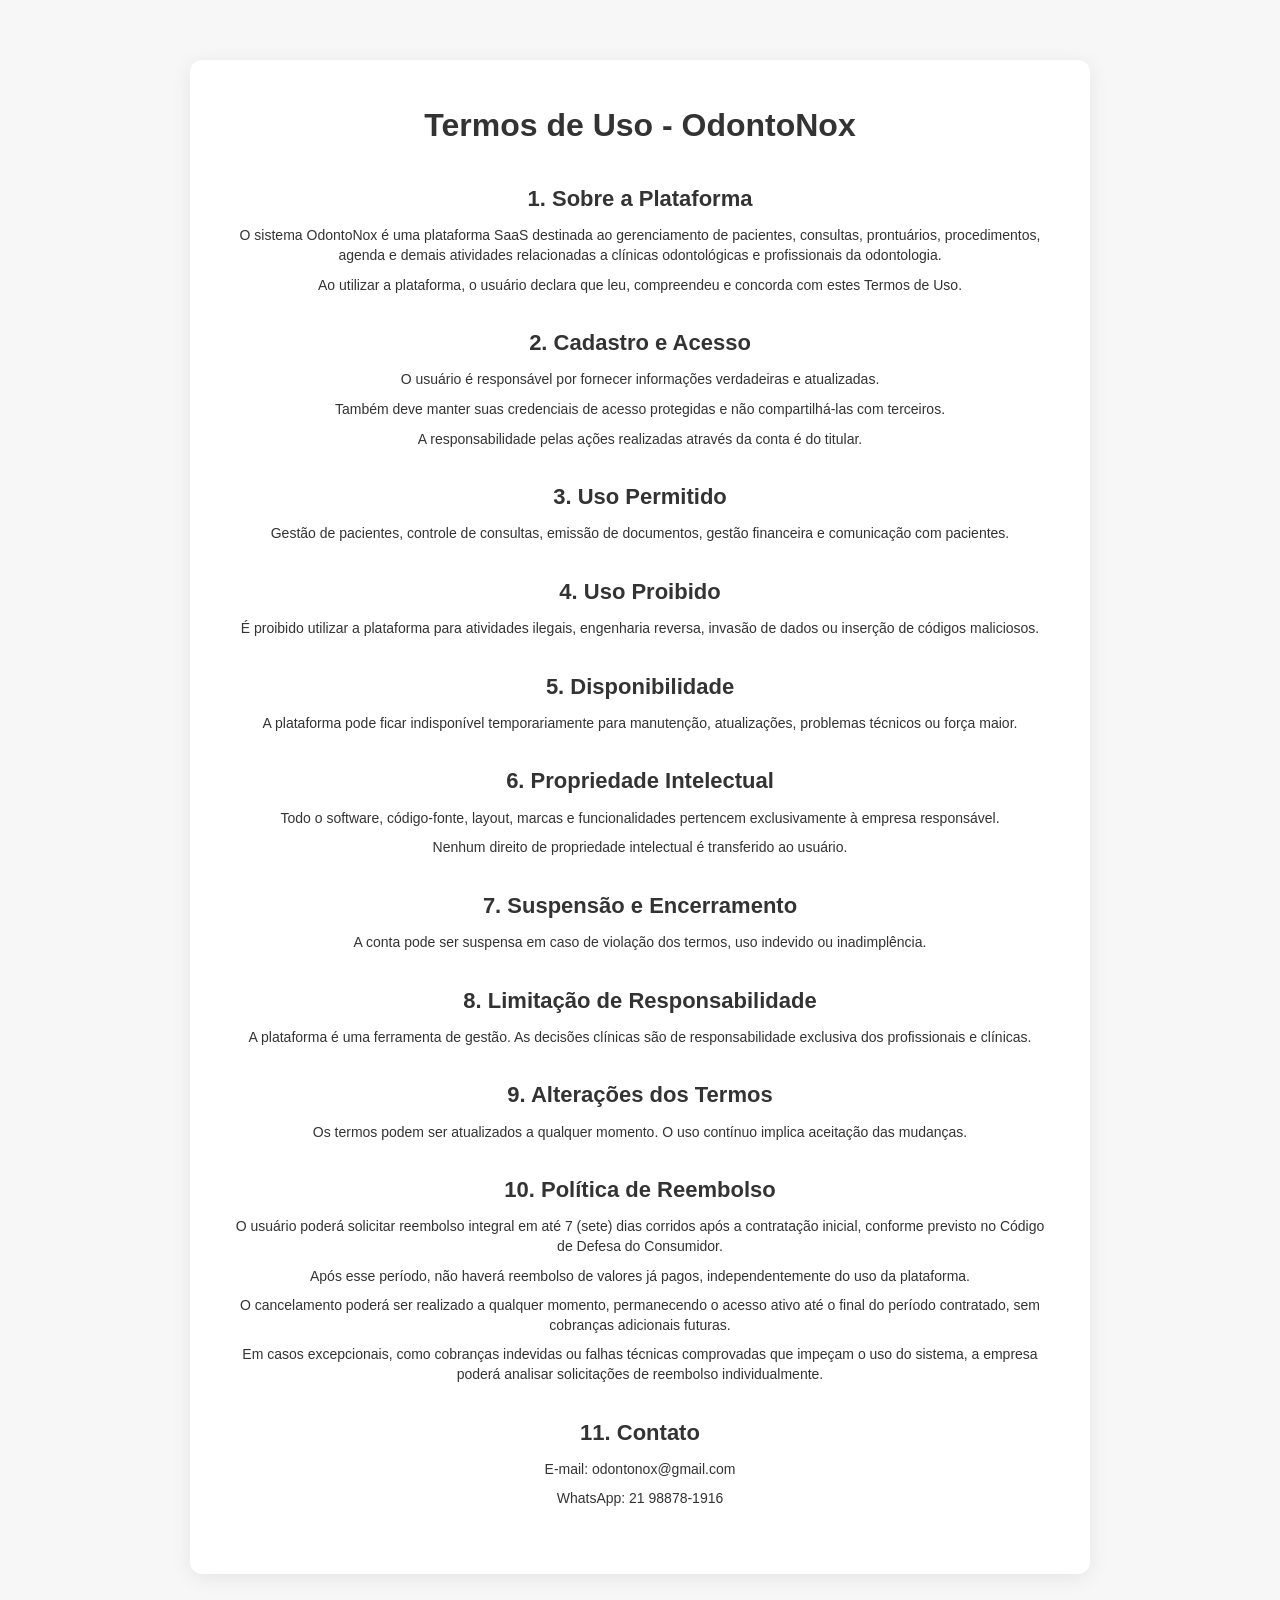
==== commit ee1956ff: "feat: adicionando política de reembolso" ====
--- a/TermosDeUso.html
+++ b/TermosDeUso.html
@@ -23,120 +23,142 @@
     <link rel="stylesheet" href="assets/style.css">
 
     <style>
-    body {
-      font-family: Arial, Helvetica, sans-serif;
-      background-color: #f7f7f7;
-      margin: 0;
-      padding: 0;
-      color: #333;
-    }
+        body {
+            font-family: Arial, Helvetica, sans-serif;
+            background-color: #f7f7f7;
+            margin: 0;
+            padding: 0;
+            color: #333;
+        }
 
-    main {
-      max-width: 900px;
-      margin: 60px auto;
-      padding: 40px;
-      background: #ffffff;
-      border-radius: 12px;
-      box-shadow: 0 4px 20px rgba(0,0,0,0.08);
-      text-align: center;
-    }
+        main {
+            max-width: 900px;
+            margin: 60px auto;
+            padding: 40px;
+            background: #ffffff;
+            border-radius: 12px;
+            box-shadow: 0 4px 20px rgba(0, 0, 0, 0.08);
+            text-align: center;
+        }
 
-    h1 {
-      font-size: 32px;
-      margin-bottom: 30px;
-    }
+        h1 {
+            font-size: 32px;
+            margin-bottom: 30px;
+        }
 
-    h2 {
-      font-size: 22px;
-      margin-top: 30px;
-      margin-bottom: 10px;
-    }
+        h2 {
+            font-size: 22px;
+            margin-top: 30px;
+            margin-bottom: 10px;
+        }
 
-    p {
-      font-size: 14px;
-      line-height: 1.4;
-      margin-bottom: 10px;
-    }
+        p {
+            font-size: 14px;
+            line-height: 1.4;
+            margin-bottom: 10px;
+        }
 
-    section {
-      margin-bottom: 25px;
-    }
-  </style>
+        section {
+            margin-bottom: 25px;
+        }
+    </style>
 </head>
 
 <body>
- <main>
-    <h1>Termos de Uso - OdontoNox</h1>
+    <main>
+        <h1>Termos de Uso - OdontoNox</h1>
 
-    <section>
-      <h2>1. Sobre a Plataforma</h2>
-      <p>
-        O sistema OdontoNox é uma plataforma SaaS destinada ao gerenciamento de pacientes, consultas,
-        prontuários, procedimentos, agenda e demais atividades relacionadas a clínicas odontológicas e profissionais da odontologia.
-      </p>
-      <p>
-        Ao utilizar a plataforma, o usuário declara que leu, compreendeu e concorda com estes Termos de Uso.
-      </p>
-    </section>
+        <section>
+            <h2>1. Sobre a Plataforma</h2>
+            <p>
+                O sistema OdontoNox é uma plataforma SaaS destinada ao gerenciamento de pacientes, consultas,
+                prontuários, procedimentos, agenda e demais atividades relacionadas a clínicas odontológicas e
+                profissionais da odontologia.
+            </p>
+            <p>
+                Ao utilizar a plataforma, o usuário declara que leu, compreendeu e concorda com estes Termos de Uso.
+            </p>
+        </section>
 
-    <section>
-      <h2>2. Cadastro e Acesso</h2>
-      <p>O usuário é responsável por fornecer informações verdadeiras e atualizadas.</p>
-      <p>Também deve manter suas credenciais de acesso protegidas e não compartilhá-las com terceiros.</p>
-      <p>A responsabilidade pelas ações realizadas através da conta é do titular.</p>
-    </section>
+        <section>
+            <h2>2. Cadastro e Acesso</h2>
+            <p>O usuário é responsável por fornecer informações verdadeiras e atualizadas.</p>
+            <p>Também deve manter suas credenciais de acesso protegidas e não compartilhá-las com terceiros.</p>
+            <p>A responsabilidade pelas ações realizadas através da conta é do titular.</p>
+        </section>
 
-    <section>
-      <h2>3. Uso Permitido</h2>
-      <p>Gestão de pacientes, controle de consultas, emissão de documentos, gestão financeira e comunicação com pacientes.</p>
-    </section>
+        <section>
+            <h2>3. Uso Permitido</h2>
+            <p>Gestão de pacientes, controle de consultas, emissão de documentos, gestão financeira e comunicação com
+                pacientes.</p>
+        </section>
 
-    <section>
-      <h2>4. Uso Proibido</h2>
-      <p>É proibido utilizar a plataforma para atividades ilegais, engenharia reversa, invasão de dados ou inserção de códigos maliciosos.</p>
-    </section>
+        <section>
+            <h2>4. Uso Proibido</h2>
+            <p>É proibido utilizar a plataforma para atividades ilegais, engenharia reversa, invasão de dados ou
+                inserção de códigos maliciosos.</p>
+        </section>
 
-    <section>
-      <h2>5. Disponibilidade</h2>
-      <p>
-        A plataforma pode ficar indisponível temporariamente para manutenção, atualizações, problemas técnicos ou força maior.
-      </p>
-    </section>
+        <section>
+            <h2>5. Disponibilidade</h2>
+            <p>
+                A plataforma pode ficar indisponível temporariamente para manutenção, atualizações, problemas técnicos
+                ou força maior.
+            </p>
+        </section>
 
-    <section>
-      <h2>6. Propriedade Intelectual</h2>
-      <p>
-        Todo o software, código-fonte, layout, marcas e funcionalidades pertencem exclusivamente à empresa responsável.
-      </p>
-      <p>Nenhum direito de propriedade intelectual é transferido ao usuário.</p>
-    </section>
+        <section>
+            <h2>6. Propriedade Intelectual</h2>
+            <p>
+                Todo o software, código-fonte, layout, marcas e funcionalidades pertencem exclusivamente à empresa
+                responsável.
+            </p>
+            <p>Nenhum direito de propriedade intelectual é transferido ao usuário.</p>
+        </section>
 
-    <section>
-      <h2>7. Suspensão e Encerramento</h2>
-      <p>A conta pode ser suspensa em caso de violação dos termos, uso indevido ou inadimplência.</p>
-    </section>
+        <section>
+            <h2>7. Suspensão e Encerramento</h2>
+            <p>A conta pode ser suspensa em caso de violação dos termos, uso indevido ou inadimplência.</p>
+        </section>
 
-    <section>
-      <h2>8. Limitação de Responsabilidade</h2>
-      <p>
-        A plataforma é uma ferramenta de gestão. As decisões clínicas são de responsabilidade exclusiva dos profissionais e clínicas.
-      </p>
-    </section>
+        <section>
+            <h2>8. Limitação de Responsabilidade</h2>
+            <p>
+                A plataforma é uma ferramenta de gestão. As decisões clínicas são de responsabilidade exclusiva dos
+                profissionais e clínicas.
+            </p>
+        </section>
 
-    <section>
-      <h2>9. Alterações dos Termos</h2>
-      <p>
-        Os termos podem ser atualizados a qualquer momento. O uso contínuo implica aceitação das mudanças.
-      </p>
-    </section>
+        <section>
+            <h2>9. Alterações dos Termos</h2>
+            <p>
+                Os termos podem ser atualizados a qualquer momento. O uso contínuo implica aceitação das mudanças.
+            </p>
+        </section>
 
-    <section>
-      <h2>10. Contato</h2>
-      <p>E-mail: odontonox@gmail.com</p>
-      <p>WhatsApp: 21 98878-1916</p>
-    </section>
+        <section>
+            <h2>10. Política de Reembolso</h2>
 
-  </main>
+            <p>
+                O usuário poderá solicitar reembolso integral em até 7 (sete) dias corridos após a contratação inicial,
+                conforme previsto no Código de Defesa do Consumidor.
+            </p>
+            <p>Após esse período, não haverá reembolso de valores já pagos, independentemente do uso da plataforma.</p>
+
+            <p>O cancelamento poderá ser realizado a qualquer momento, permanecendo o acesso ativo até o final do
+                período contratado, sem cobranças adicionais futuras.</p>
+
+            <p>Em casos excepcionais, como cobranças indevidas ou falhas técnicas comprovadas que impeçam o uso do
+                sistema, a empresa poderá analisar solicitações de reembolso individualmente.</p>
+        </section>
+
+        <section>
+            <h2>11. Contato</h2>
+            <p>E-mail: odontonox@gmail.com</p>
+            <p>WhatsApp: 21 98878-1916</p>
+        </section>
+
+    </main>
 </body>
 
 </html>
